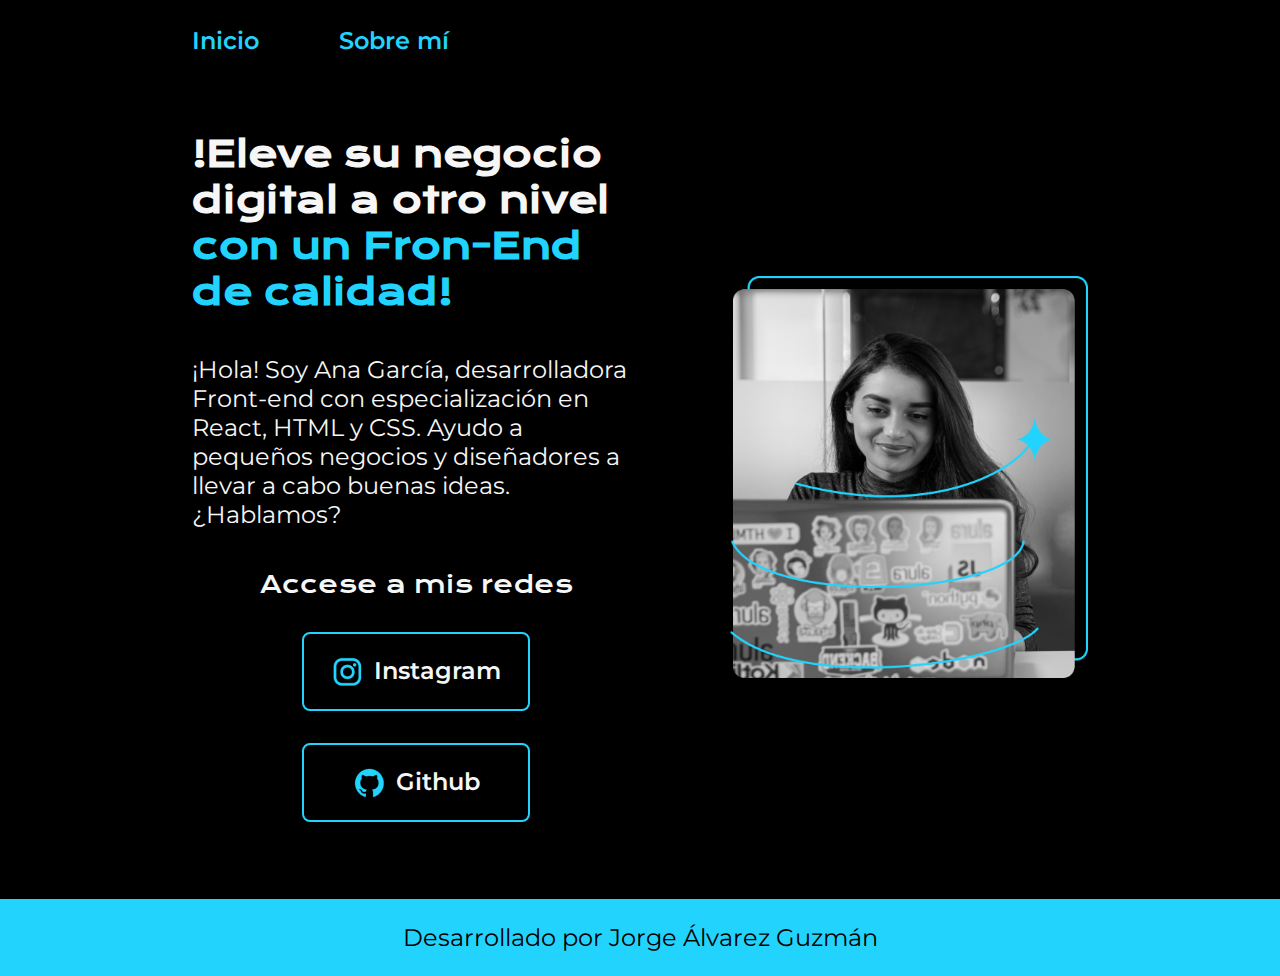
==== index.html @ f0b459f3 "portafolio Ana García casi listo" ====
<!DOCTYPE html>
<html lang="es">
<head>
    <meta charset="UTF-8">
    <meta name="viewport" content="width=device-width, initial-scale=1.0">
    <title>Ana García</title>
    <link rel="stylesheet" href="./assets/style/style.css">
</head>
<body>
    <header class="header">
        <nav class="header__menu">
            <a class="header__menu__link" href="index.html">Inicio</a>
            <a class="header__menu__link" href="about.html">Sobre mí</a>
            <!--<a class="header__menu__link" href="curriculum.html">Curriculum</a>-->
        </nav>
    </header>

    <main class="presentacion">
        <section class="presentacion__contenido">
            <h1 class="presentacion__contenido__titulo">
                !Eleve su negocio digital a otro nivel <strong class="color-cielo">con un Fron-End de calidad!</strong>
            </h1>

            <p class="presentacion__contenido__texto">
                ¡Hola! Soy Ana García, desarrolladora Front-end con especialización en React, HTML y CSS. Ayudo a pequeños negocios y diseñadores a llevar a cabo buenas ideas. ¿Hablamos?
            </p>

            <div class="presentacion__enlaces">
                <h2 class="presentacion__enlaces__subtitulo">Accese a mis redes</h2>
                <a class="presentacion__enlaces__link" href="https://www.instagram.com/" target="_blank">
                    <img src="./assets/img/instagram.png" alt="instagram">
                    Instagram
                </a>
                <a class="presentacion__enlaces__link" href="https://www.github.com/" target="_blank">
                    <img src="./assets/img/github.png" alt="github">
                    Github
                </a>
                <!--<a class="presentacion__enlaces__link" href="https//x.com/" target="_blank">
                    <img src="./assets/img/linkedin.png" alt="linkedin">
                    Linkedin
                </a>-->
            </div>
        </section>

        <img class="presentacion__imagen" src="assets/img/Imagem.png" alt="Imagen de Ana Garcia trabajando">

    </main>

    <footer class="footer">
        <p>
            Desarrollado por Jorge Álvarez Guzmán
        </p>
    </footer>
</body>
</html>
---- assets/style/style.css ----
@import url('https://fonts.googleapis.com/css2?family=Krona+One&family=Montserrat:ital,wght@0,100..900;1,100..900&display=swap');

:root {
    --color-primario: #000;
    --color-secundario: #f6f6f6;
    --color-terciario: #22d4fd;
    --color-hover: #272727;


    --fuente-montserrat: 'Montserrat', sans-serif;
    --fuente-krona: 'Krona One', sans-serif;
}


* {
    padding: 0;
    margin: 0;
}

body {
    background-color: var(--color-primario);
    color: var(--color-secundario);
    /*height: 100vh;*/
    box-sizing: border-box;
}

.header {
    padding: 2% 0 0 15%;
}

.header__menu {
    display: flex;
    gap: 80px;
}

.header__menu__link {
    font-family: var(--fuente-montserrat);
    font-size: 1.5rem;
    font-weight: 600;
    color: var(--color-terciario);
    text-decoration: none;
}

.header__menu__link:hover{
    color: #2727ff;
}

.presentacion {
    display: flex;
    align-items: center;
    /*margin: 10% 15%;*/
    padding: 6% 15%;
    justify-content: space-between;
    gap: 82px;
}

.presentacion__contenido {
    /*width: 615px;*/
    width: 50%;
    display: flex;
    flex-direction: column;
    gap: 40px;
}

.presentacion__contenido__titulo {
    font-size: 2.25rem;
    font-family: var(--fuente-krona);
}

.color-cielo {
    color: var(--color-terciario);
}


.presentacion__contenido__texto {
    font-size: 1.5rem;
    font-family: var(--fuente-montserrat);
}

.presentacion__enlaces {
    display: flex;
    justify-content: space-between;
    flex-direction: column;
    align-items: center;
    gap: 32px;
    /*height: 334px;*/
}

.presentacion__enlaces__subtitulo {
    font-family: var(--fuente-krona);
    font-size: 1.5rem;
    font-weight: 400;
}

.presentacion__enlaces__link {
    /*width: 378px;*/
    width: 50%;
    text-align: center;
    padding: 21.5px 0;
    border-radius: 8px;
    font-family: var(--fuente-montserrat);
    font-size: 1.5rem;
    font-weight: 600;
    text-decoration: none;
    color: var(--color-secundario);
    border: 2px solid var(--color-terciario);
    display: flex;
    justify-content: center;
    gap: 10px;
}

.presentacion__enlaces__link:hover {
    background-color: var(--color-hover);
    /*padding: 2%;*/
}

.presentacion__imagen {
    width: 40%;
}

.footer {
    background-color: var(--color-terciario);
    padding: 1.5rem;
    color: var(--color-primario);
    text-align: center;
    font-family: var(--fuente-montserrat);
    font-size: 24px;
    font-weight: 400;
}


/* media queries */

@media (max-width: 1200px ) {
    .header {
        padding: 10%;
    }

    .header__menu {
        justify-content: center;
    }

    .presentacion {
        flex-direction: column-reverse;
        padding: 5%;
    }

    .presentacion__contenido {
        width: auto;
    }
}
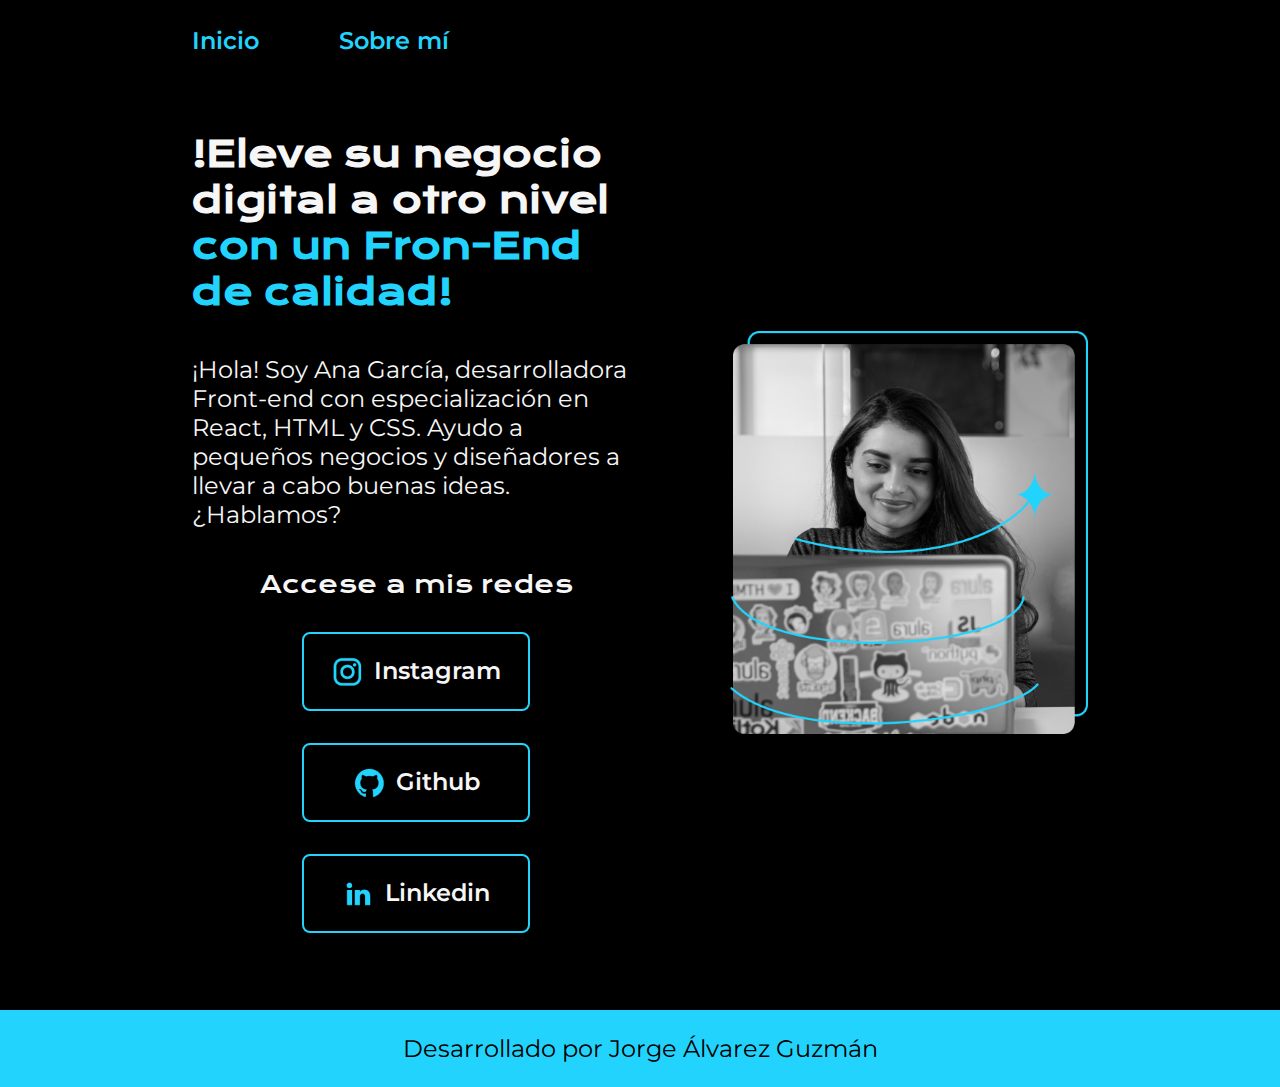
==== commit 58af5ee3: "cambio en navedador a Inicio en curriculo se corrige un punto de la lista" ====
--- a/index.html
+++ b/index.html
@@ -35,10 +35,10 @@
                     <img src="./assets/img/github.png" alt="github">
                     Github
                 </a>
-                <!--<a class="presentacion__enlaces__link" href="https//x.com/" target="_blank">
+                <a class="presentacion__enlaces__link" href="https//x.com/" target="_blank">
                     <img src="./assets/img/linkedin.png" alt="linkedin">
                     Linkedin
-                </a>-->
+                </a>
             </div>
         </section>
 
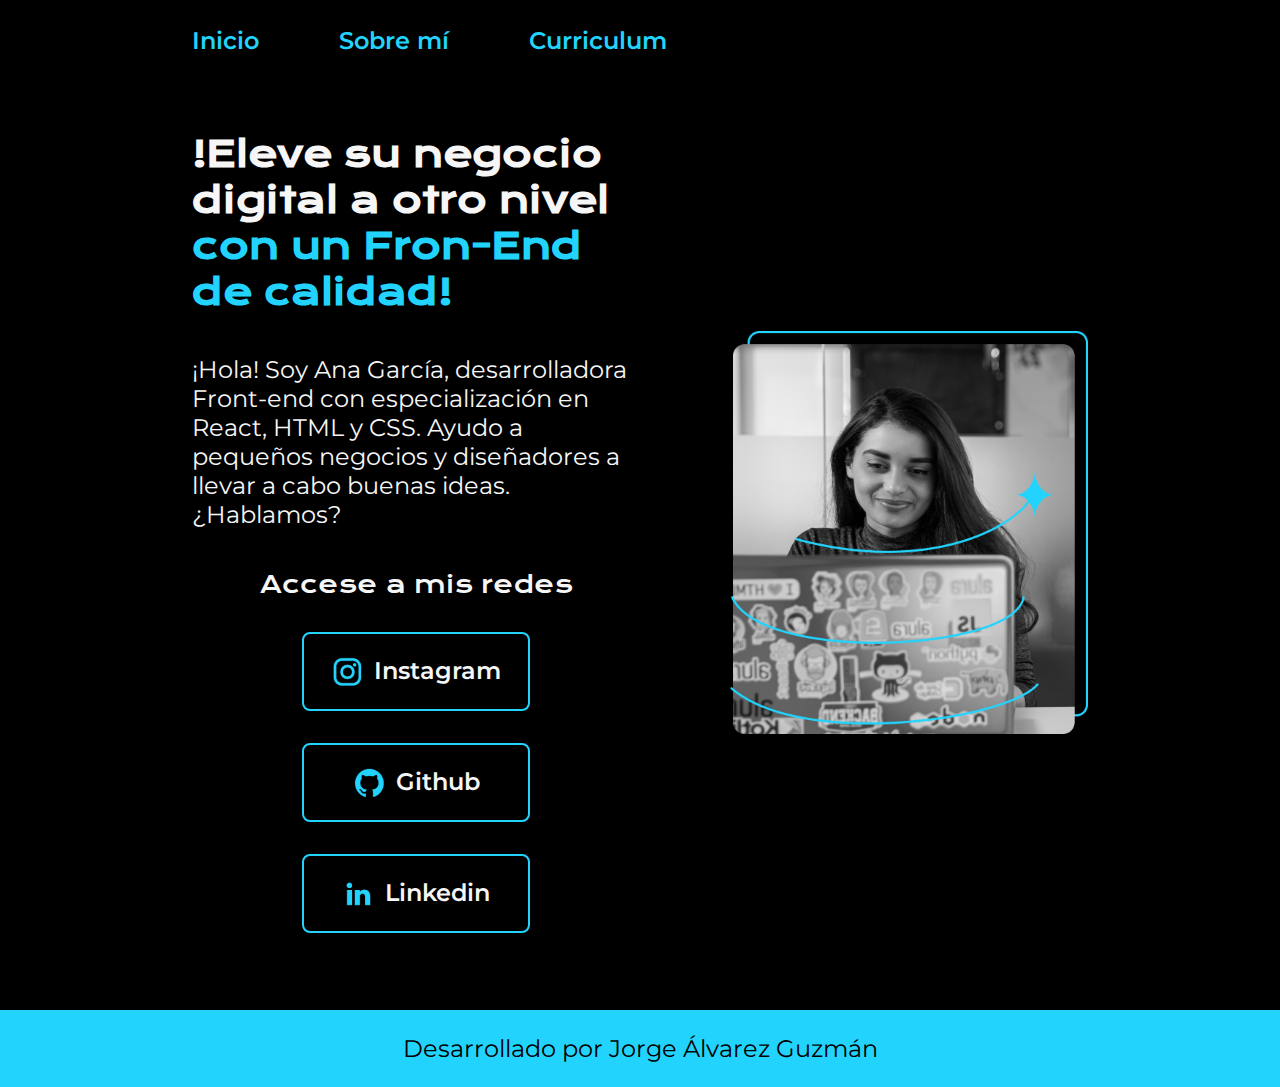
==== commit 1392cad6: "corrección del navegador en index" ====
--- a/index.html
+++ b/index.html
@@ -11,7 +11,7 @@
         <nav class="header__menu">
             <a class="header__menu__link" href="index.html">Inicio</a>
             <a class="header__menu__link" href="about.html">Sobre mí</a>
-            <!--<a class="header__menu__link" href="curriculum.html">Curriculum</a>-->
+            <a class="header__menu__link" href="curriculum.html">Curriculum</a>
         </nav>
     </header>
 
